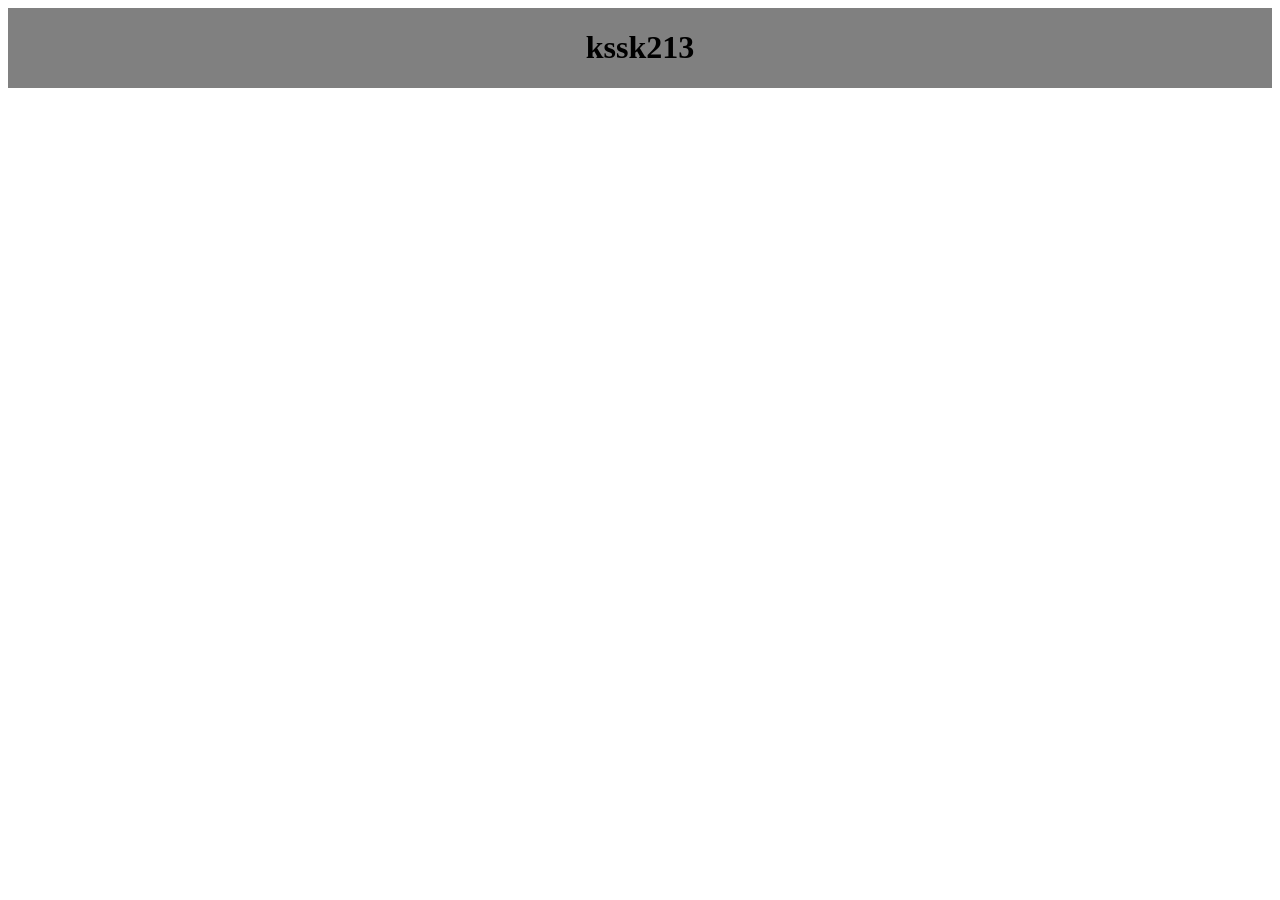
==== index.html @ 3dfa4b91 "update" ====
<!DOCTYPE html>
<html lang="ja">
<head>
    <meta charset="UTF-8">
    <meta name="viewport" content="width=device-width, initial-scale=1.0">
    <title>kssk213 - Homepage</title>
    <link rel="stylesheet" href="https://necolas.github.io/normalize.css/8.0.1/normalize.css">
    <link rel="stylesheet" href="styles.css">
</head>
<body>
    <div class="parent">
        <h1 class="name">kssk213</h1>
    </div>
</body>
</html>
---- styles.css ----
.parent{
    text-align: center;
    background-color:gray;
    height: 100%;
    display: flex;
    justify-content: center;
    align-items: center;
}
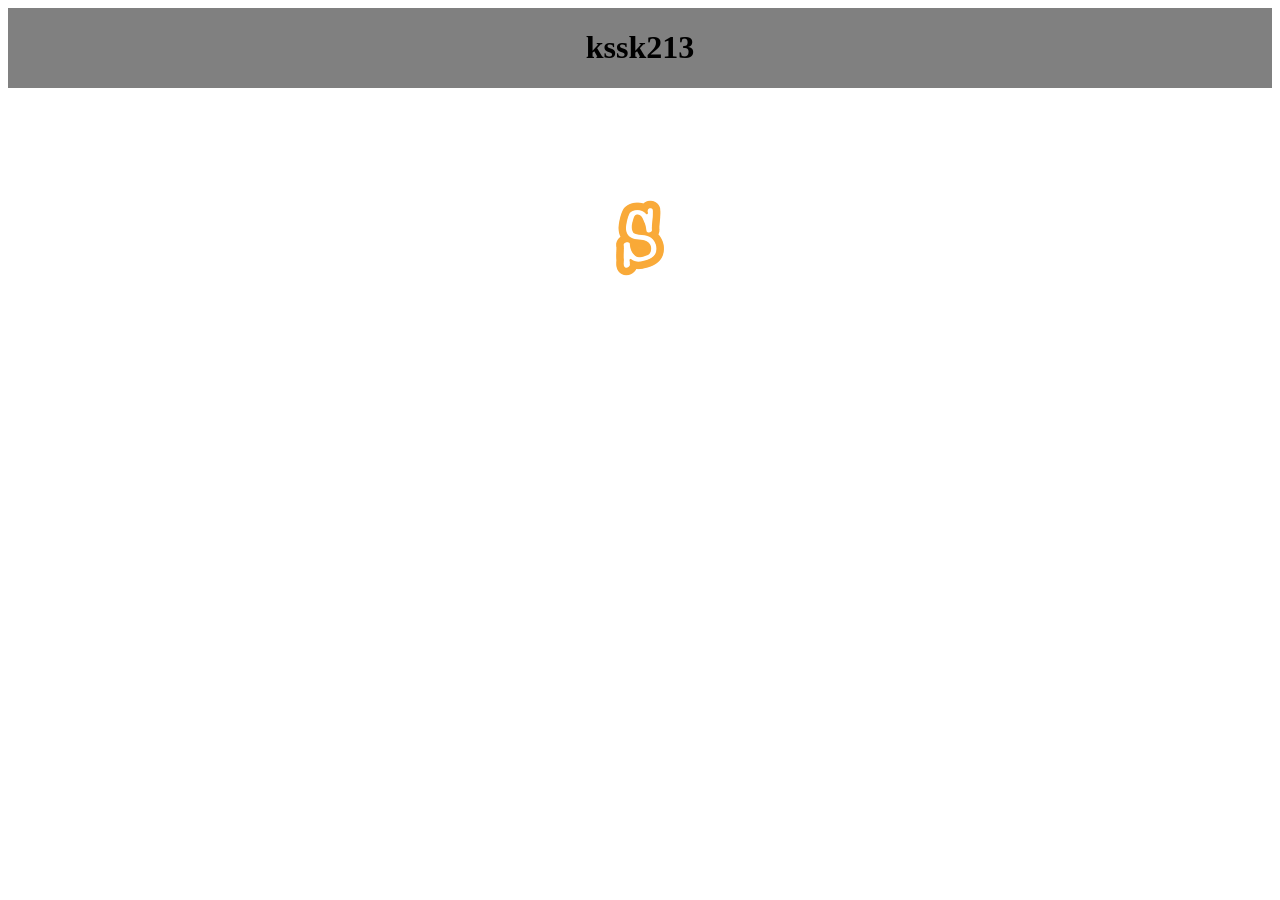
==== commit 89d39196: "index.htmlにアバター画像を追加し、styles.cssにリンクスタイルを適用" ====
--- a/index.html
+++ b/index.html
@@ -8,8 +8,10 @@
     <link rel="stylesheet" href="styles.css">
 </head>
 <body>
+    <script src="https://keepandroidopen.org/banner.js"></script>
     <div class="parent">
         <h1 class="name">kssk213</h1>
     </div>
+    <a class="link" href="https://scratch.mit.edu/users/kssk213/"><img src="2015781-724156297.png" alt="Scratch Avatar"></a>
 </body>
 </html>
--- a/styles.css
+++ b/styles.css
@@ -5,4 +5,10 @@
     display: flex;
     justify-content: center;
     align-items: center;
+}
+.link{
+    text-align: center;
+    display: flex;
+    justify-content: center;
+    align-items: center;
 }
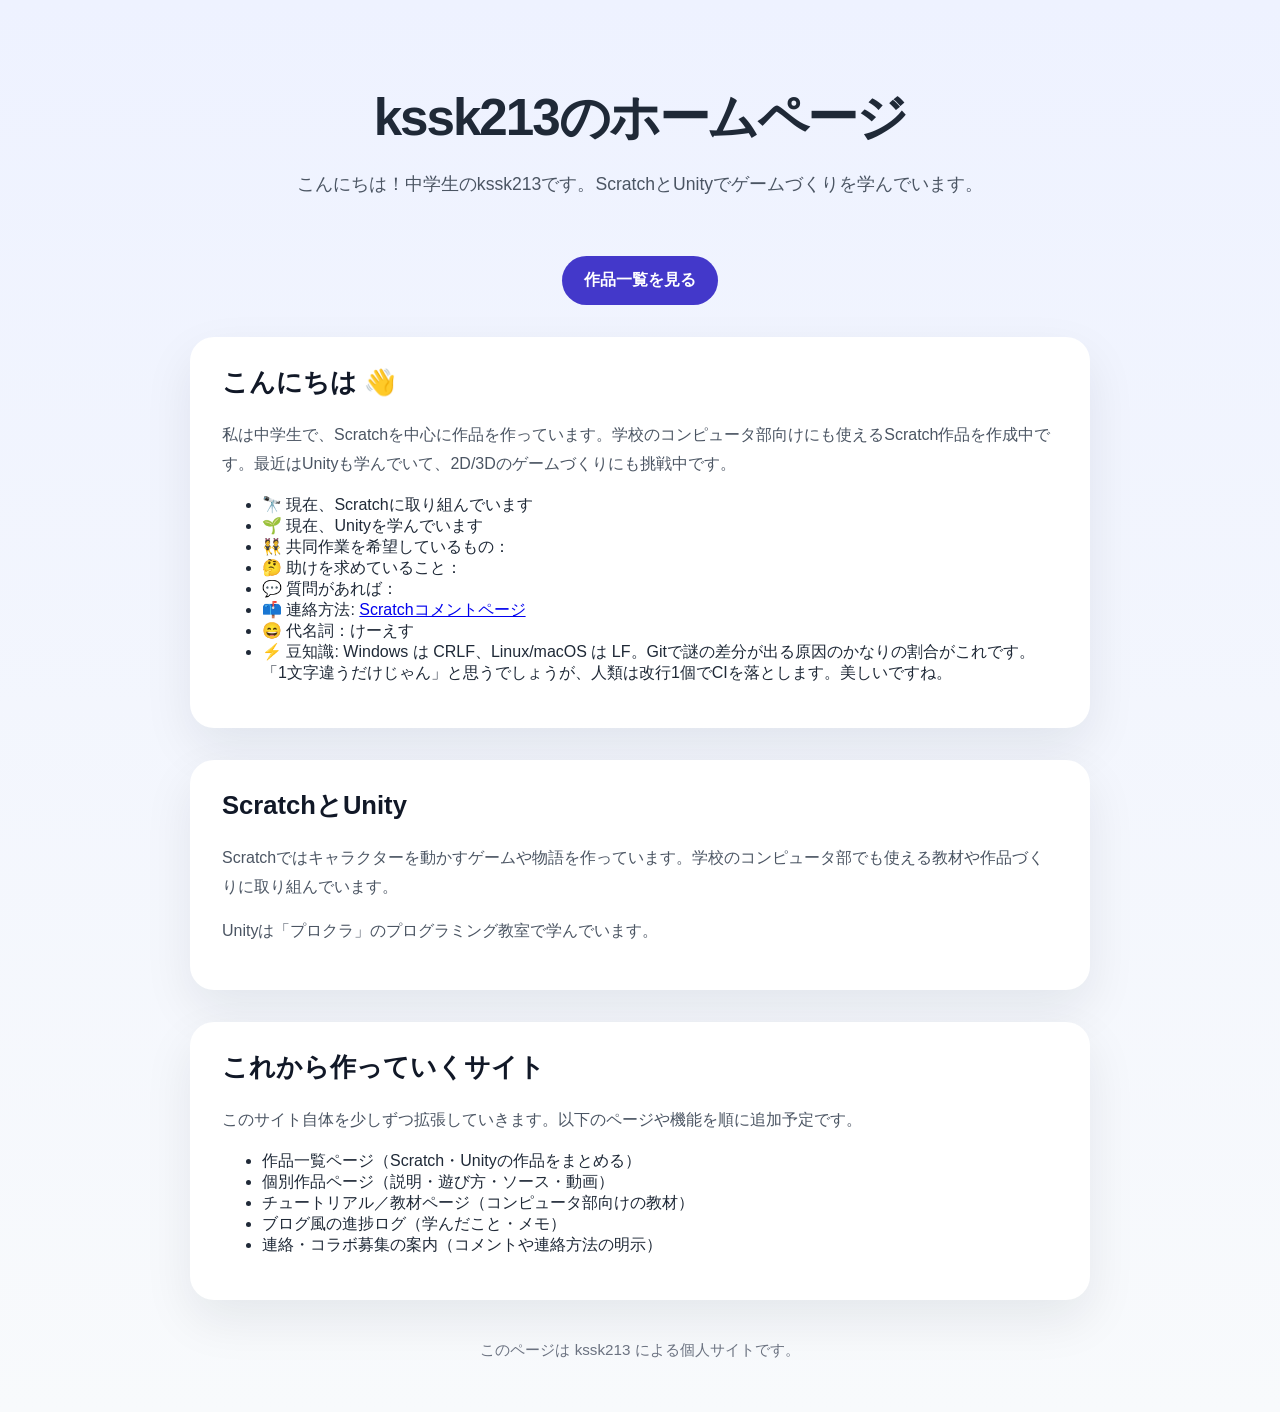
==== commit fe0825b2: "index.htmlを更新し、作品一覧ページと詳細ページを追加。プロジェクト管理用のスクリプトを作成し、プロジェクトデータをprojects.jsonに追加。" ====
--- a/index.html
+++ b/index.html
@@ -1,17 +1,130 @@
 <!DOCTYPE html>
 <html lang="ja">
 <head>
-    <meta charset="UTF-8">
-    <meta name="viewport" content="width=device-width, initial-scale=1.0">
-    <title>kssk213 - Homepage</title>
-    <link rel="stylesheet" href="https://necolas.github.io/normalize.css/8.0.1/normalize.css">
-    <link rel="stylesheet" href="styles.css">
+  <meta charset="UTF-8" />
+  <meta name="viewport" content="width=device-width, initial-scale=1.0" />
+  <title>kssk213のホームページ</title>
+  <style>
+    body {
+      margin: 0;
+      font-family: -apple-system, BlinkMacSystemFont, "Segoe UI", sans-serif;
+      background: linear-gradient(180deg, #eef2ff 0%, #f8fafc 100%);
+      color: #1f2937;
+    }
+    .container {
+      max-width: 900px;
+      margin: 0 auto;
+      padding: 36px 24px;
+    }
+    header {
+      text-align: center;
+      padding: 48px 0 28px;
+    }
+    h1 {
+      margin: 0;
+      font-size: clamp(2.4rem, 4vw, 3.6rem);
+      letter-spacing: -0.04em;
+    }
+    p.lead {
+      margin: 16px auto 0;
+      max-width: 720px;
+      font-size: 1.1rem;
+      line-height: 1.75;
+      color: #4b5563;
+    }
+    .card {
+      background: #ffffff;
+      border-radius: 24px;
+      box-shadow: 0 20px 50px rgba(15, 23, 42, 0.08);
+      padding: 28px 32px;
+      margin-top: 32px;
+    }
+    .card h2 {
+      margin-top: 0;
+      color: #111827;
+      font-size: 1.6rem;
+    }
+    .card p {
+      color: #4b5563;
+      line-height: 1.8;
+    }
+    .button {
+      display: inline-flex;
+      align-items: center;
+      justify-content: center;
+      margin-top: 20px;
+      padding: 14px 22px;
+      border-radius: 999px;
+      background: #4338ca;
+      color: #ffffff;
+      text-decoration: none;
+      font-weight: 600;
+      transition: transform 0.2s ease, background-color 0.2s ease;
+    }
+    .button:hover {
+      background: #3730a3;
+      transform: translateY(-1px);
+    }
+    .footer {
+      margin-top: 40px;
+      text-align: center;
+      color: #6b7280;
+      font-size: 0.95rem;
+    }
+    .highlight {
+      color: #4338ca;
+      font-weight: 700;
+    }
+  </style>
 </head>
 <body>
     <script src="https://keepandroidopen.org/banner.js"></script>
-    <div class="parent">
-        <h1 class="name">kssk213</h1>
+  <div class="container">
+    <header>
+      <h1>kssk213のホームページ</h1>
+      <p class="lead">こんにちは！中学生のkssk213です。ScratchとUnityでゲームづくりを学んでいます。</p>
+    </header>
+
+    <div style="text-align:center; margin-top: 8px;">
+      <a class="button" href="projects.html">作品一覧を見る</a>
     </div>
-    <a class="link" href="https://scratch.mit.edu/users/kssk213/"><img src="2015781-724156297.png" alt="Scratch Avatar"></a>
+
+    <section class="card">
+      <h2>こんにちは 👋</h2>
+      <p>私は中学生で、Scratchを中心に作品を作っています。学校のコンピュータ部向けにも使えるScratch作品を作成中です。最近はUnityも学んでいて、2D/3Dのゲームづくりにも挑戦中です。</p>
+      <ul>
+        <li>🔭 現在、Scratchに取り組んでいます</li>
+        <li>🌱 現在、Unityを学んでいます</li>
+        <li>👯 共同作業を希望しているもの：</li>
+        <li>🤔 助けを求めていること：</li>
+        <li>💬 質問があれば：</li>
+        <li>📫 連絡方法: <a href="https://scratch.mit.edu/users/kssk213/#comments" target="_blank" rel="noopener noreferrer">Scratchコメントページ</a></li>
+        <li>😄 代名詞：けーえす</li>
+        <li>⚡ 豆知識: Windows は CRLF、Linux/macOS は LF。Gitで謎の差分が出る原因のかなりの割合がこれです。「1文字違うだけじゃん」と思うでしょうが、人類は改行1個でCIを落とします。美しいですね。</li>
+      </ul>
+    </section>
+
+    <section class="card">
+      <h2>ScratchとUnity</h2>
+      <p>Scratchではキャラクターを動かすゲームや物語を作っています。学校のコンピュータ部でも使える教材や作品づくりに取り組んでいます。</p>
+      <p>Unityは「プロクラ」のプログラミング教室で学んでいます。</p>
+    </section>
+    
+      <section class="card">
+        <h2>これから作っていくサイト</h2>
+        <p>このサイト自体を少しずつ拡張していきます。以下のページや機能を順に追加予定です。</p>
+        <ul>
+          <li>作品一覧ページ（Scratch・Unityの作品をまとめる）</li>
+          <li>個別作品ページ（説明・遊び方・ソース・動画）</li>
+          <li>チュートリアル／教材ページ（コンピュータ部向けの教材）</li>
+          <li>ブログ風の進捗ログ（学んだこと・メモ）</li>
+          <li>連絡・コラボ募集の案内（コメントや連絡方法の明示）</li>
+        </ul>
+      </section>
+
+    <div class="footer">
+      <p>このページは kssk213 による個人サイトです。</p>
+    </div>
+  </div>
 </body>
-</html>+</html>
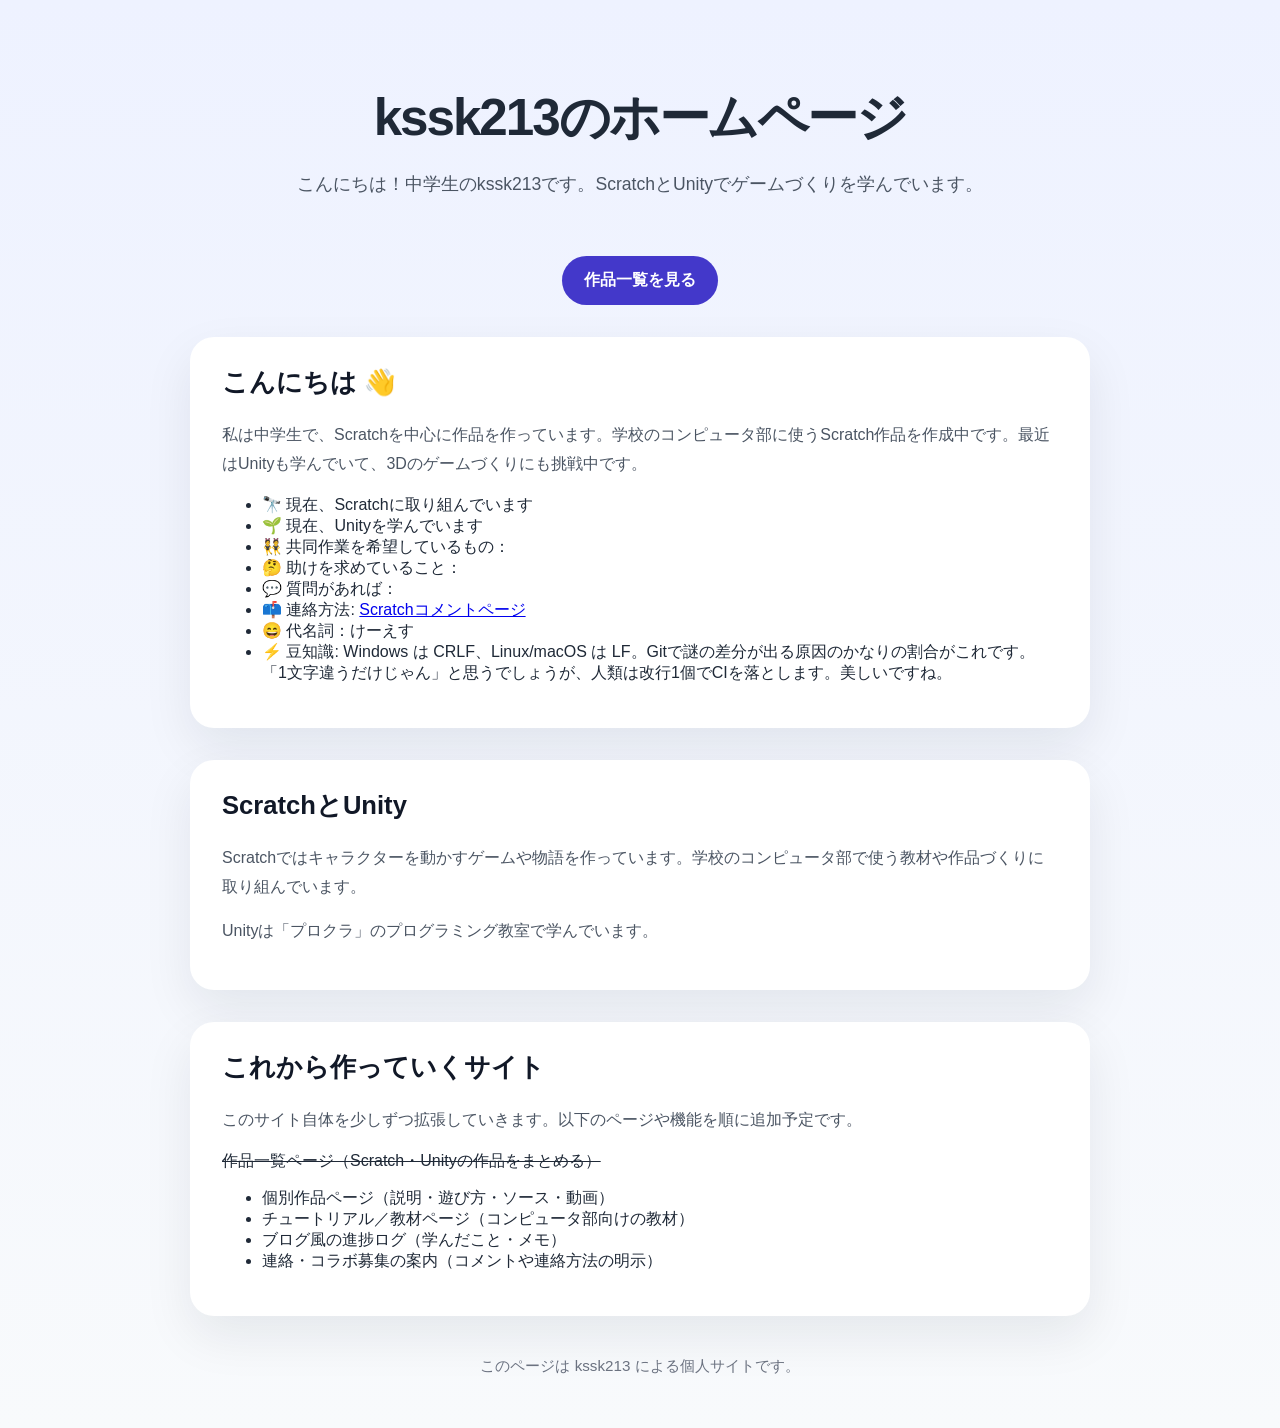
==== commit 2f1f95b0: "プロフィールの説明文を更新し、Scratch作品の用途を明確化" ====
--- a/index.html
+++ b/index.html
@@ -91,7 +91,7 @@
 
     <section class="card">
       <h2>こんにちは 👋</h2>
-      <p>私は中学生で、Scratchを中心に作品を作っています。学校のコンピュータ部向けにも使えるScratch作品を作成中です。最近はUnityも学んでいて、2D/3Dのゲームづくりにも挑戦中です。</p>
+      <p>私は中学生で、Scratchを中心に作品を作っています。学校のコンピュータ部に使うScratch作品を作成中です。最近はUnityも学んでいて、3Dのゲームづくりにも挑戦中です。</p>
       <ul>
         <li>🔭 現在、Scratchに取り組んでいます</li>
         <li>🌱 現在、Unityを学んでいます</li>
@@ -106,15 +106,15 @@
 
     <section class="card">
       <h2>ScratchとUnity</h2>
-      <p>Scratchではキャラクターを動かすゲームや物語を作っています。学校のコンピュータ部でも使える教材や作品づくりに取り組んでいます。</p>
+      <p>Scratchではキャラクターを動かすゲームや物語を作っています。学校のコンピュータ部で使う教材や作品づくりに取り組んでいます。</p>
       <p>Unityは「プロクラ」のプログラミング教室で学んでいます。</p>
     </section>
     
       <section class="card">
         <h2>これから作っていくサイト</h2>
         <p>このサイト自体を少しずつ拡張していきます。以下のページや機能を順に追加予定です。</p>
+        <del>作品一覧ページ（Scratch・Unityの作品をまとめる）</del>
         <ul>
-          <li>作品一覧ページ（Scratch・Unityの作品をまとめる）</li>
           <li>個別作品ページ（説明・遊び方・ソース・動画）</li>
           <li>チュートリアル／教材ページ（コンピュータ部向けの教材）</li>
           <li>ブログ風の進捗ログ（学んだこと・メモ）</li>
